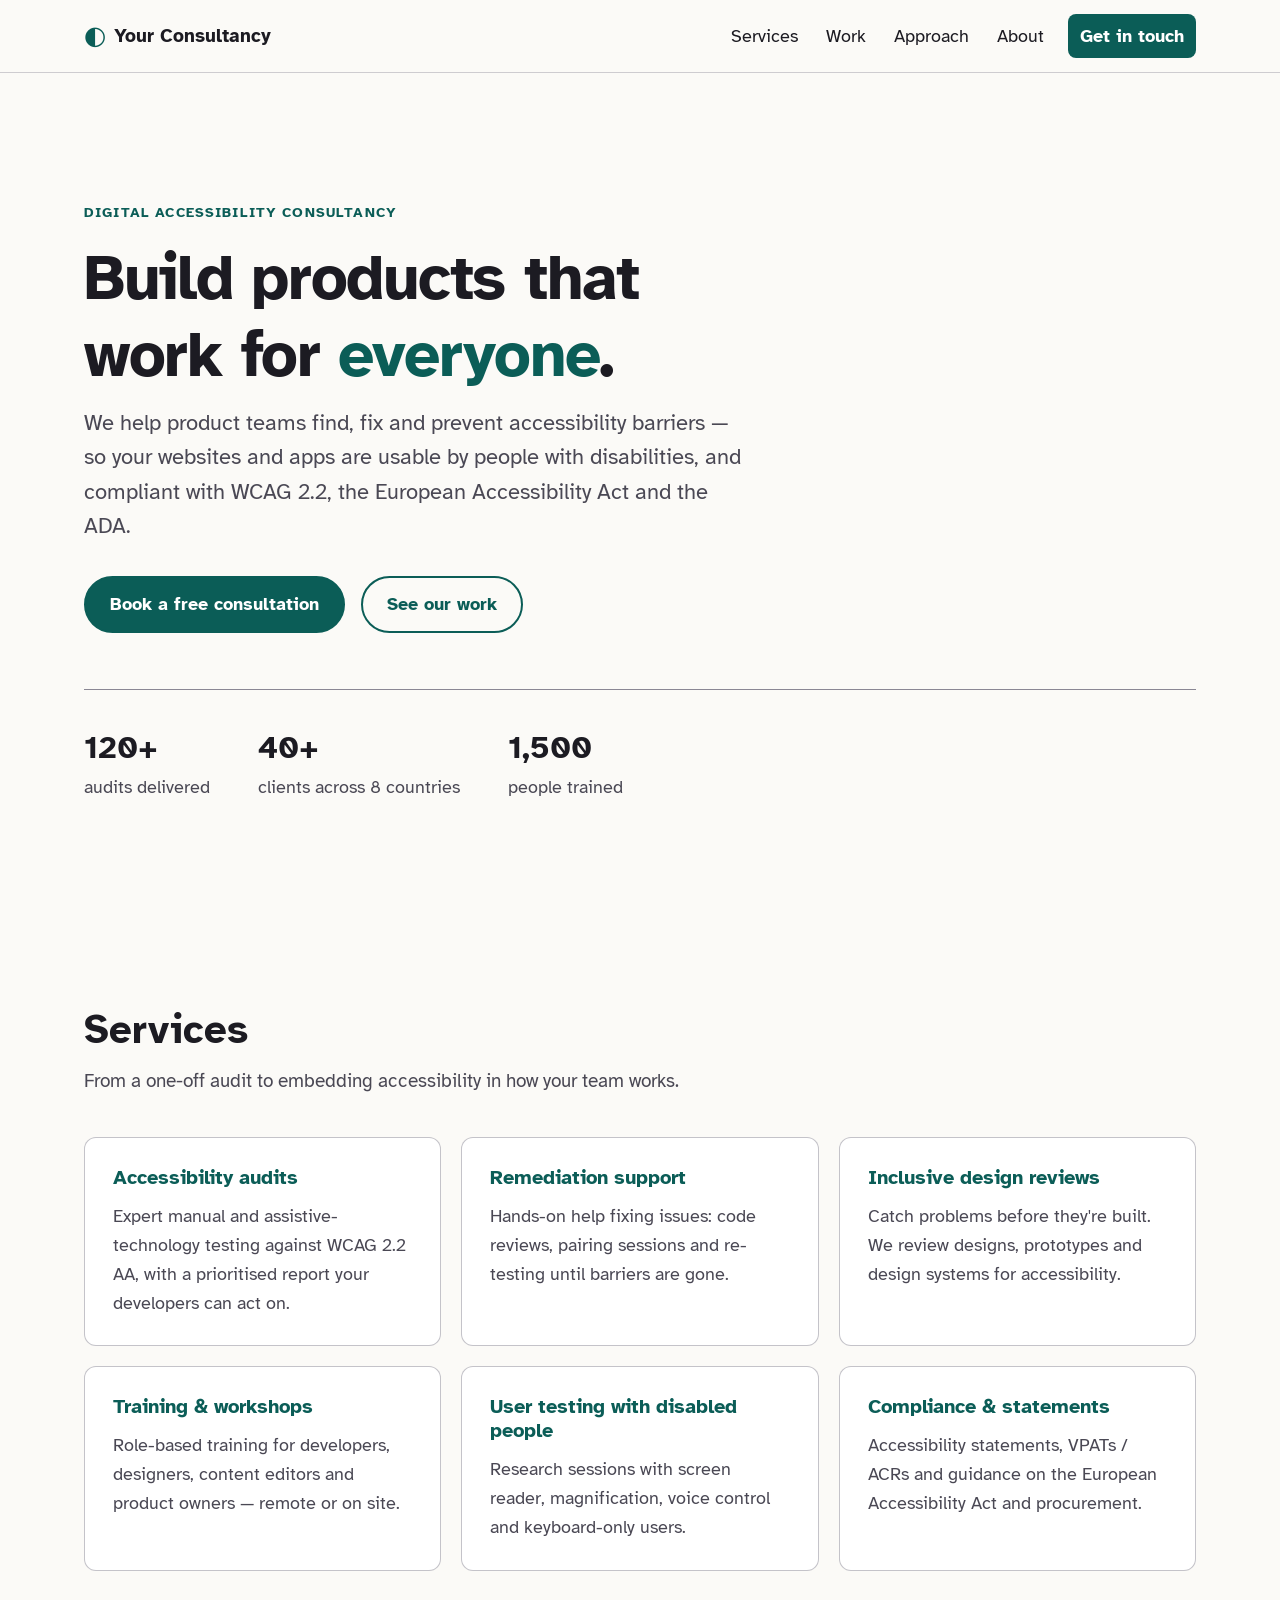
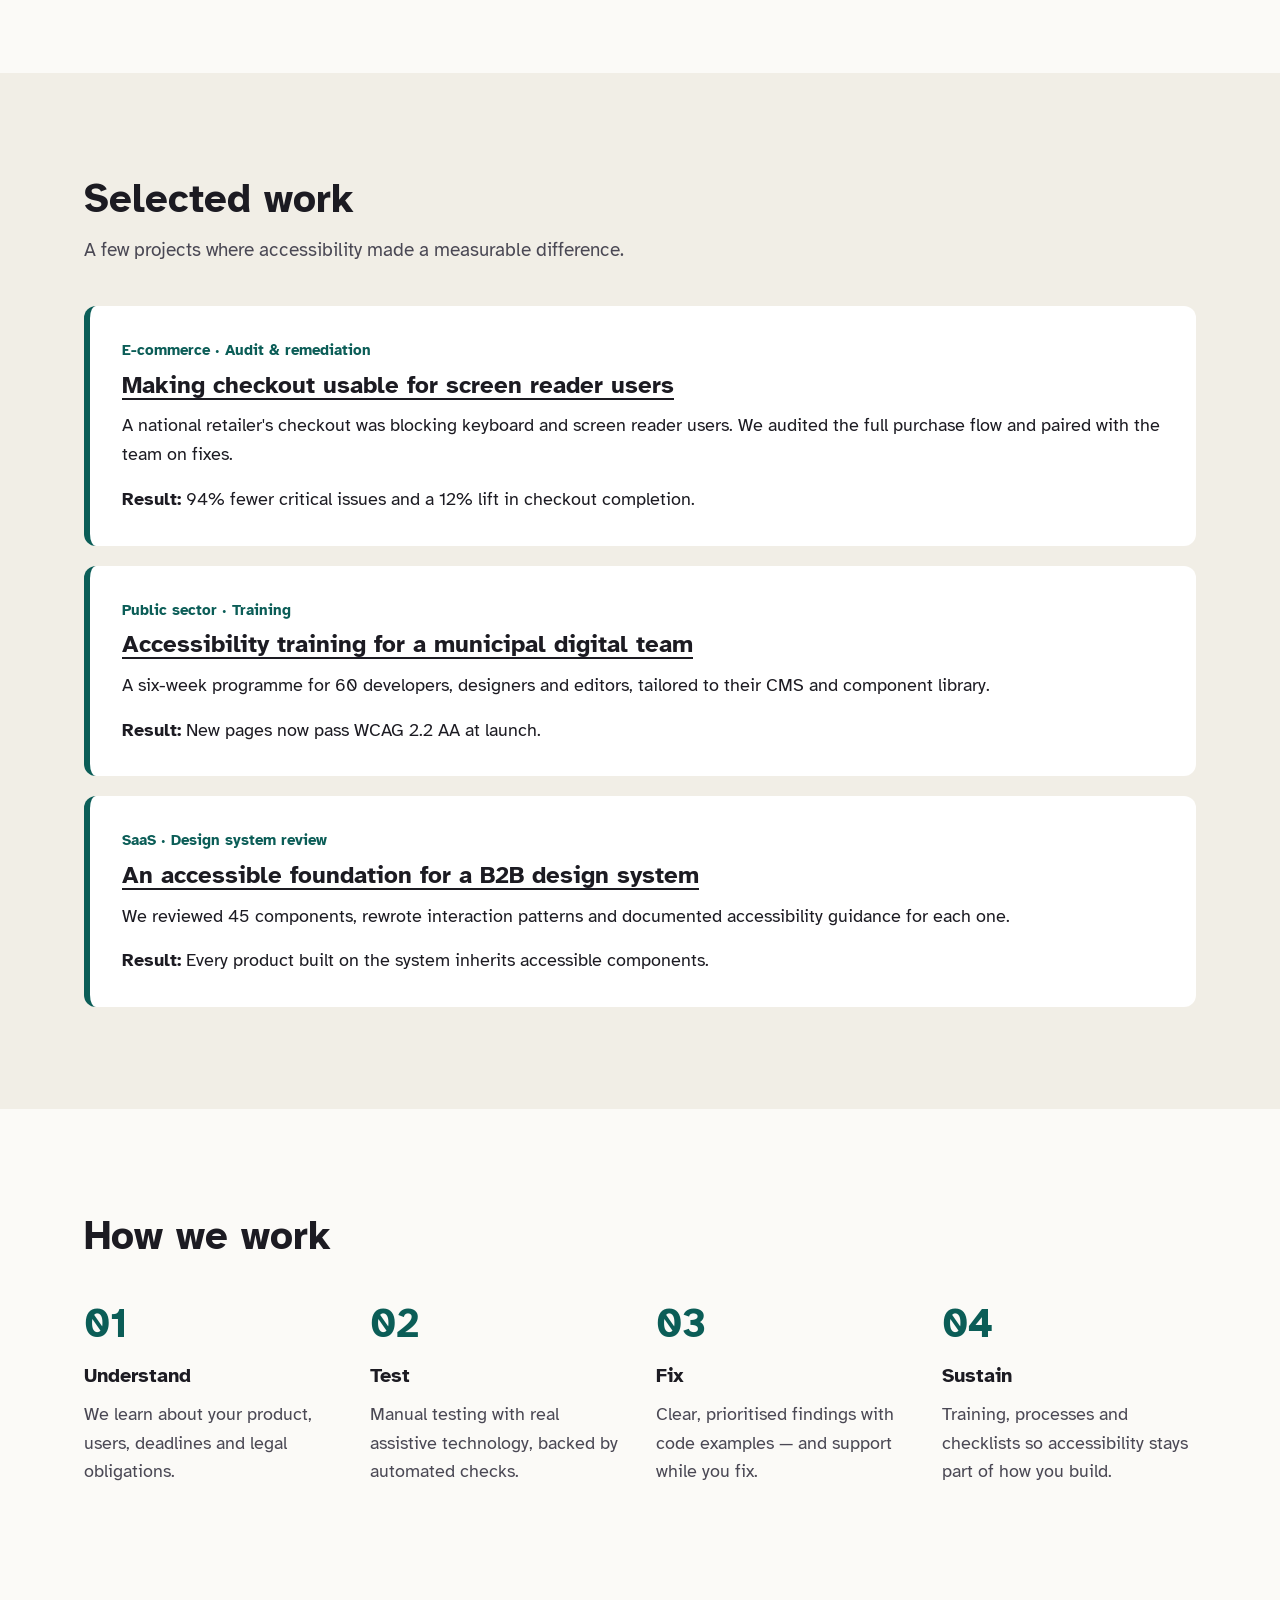
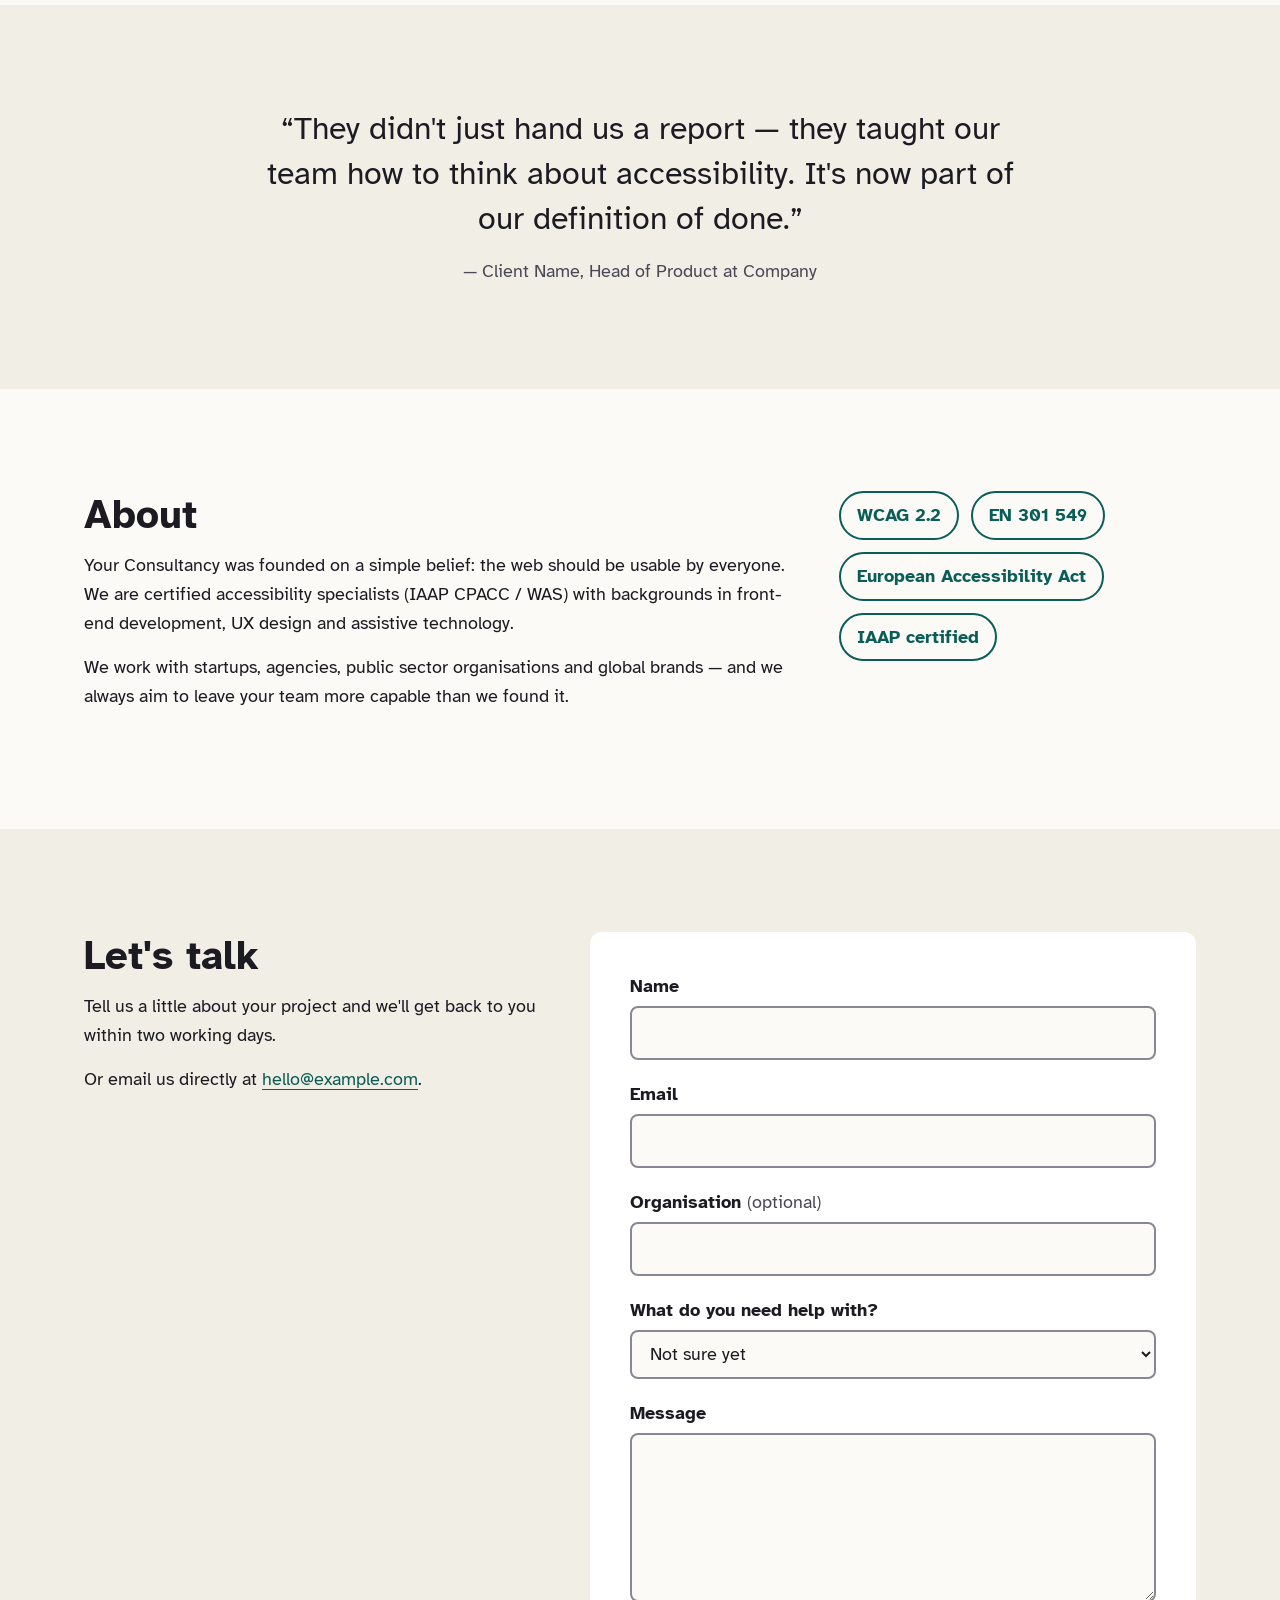
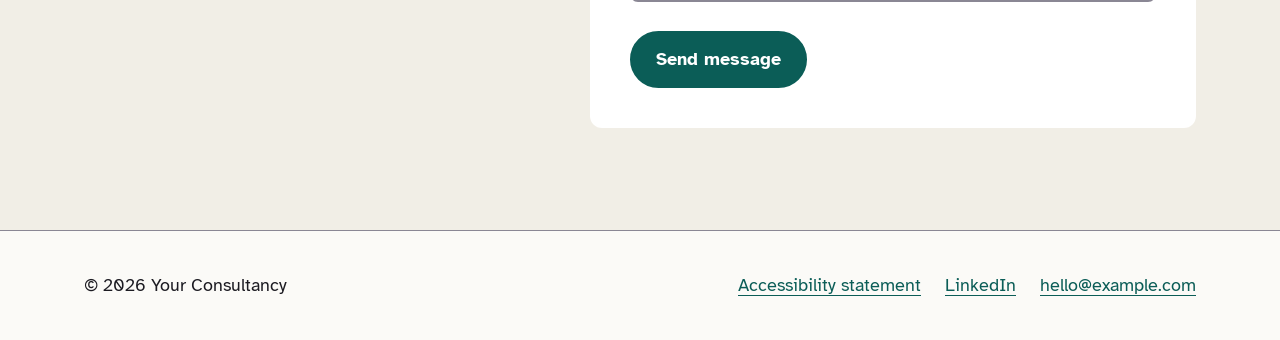
==== index.html @ 2d3e1048 "Move website files to root" ====
<!doctype html>
<html lang="en">
<head>
  <meta charset="utf-8">
  <meta name="viewport" content="width=device-width, initial-scale=1">
  <!-- TODO: replace "Your Consultancy" everywhere with your business name -->
  <title>Your Consultancy — Accessibility audits, training and inclusive design</title>
  <meta name="description" content="Accessibility consultancy helping teams build digital products that work for everyone. WCAG audits, remediation support, training and inclusive design reviews.">
  <meta name="color-scheme" content="light dark">
  <link rel="preconnect" href="https://fonts.googleapis.com">
  <link rel="preconnect" href="https://fonts.gstatic.com" crossorigin>
  <link rel="stylesheet" href="https://fonts.googleapis.com/css2?family=Atkinson+Hyperlegible:ital,wght@0,400;0,700;1,400&display=swap">
  <link rel="stylesheet" href="css/styles.css">
  <script src="js/main.js" defer></script>
</head>
<body>
  <a class="skip-link" href="#main">Skip to main content</a>

  <header class="site-header">
    <div class="container header-inner">
      <a class="logo" href="index.html" aria-label="Your Consultancy, home">
        <span class="logo-mark" aria-hidden="true">◐</span>
        <span class="logo-text">Your Consultancy</span>
      </a>
      <nav aria-label="Main">
        <button class="nav-toggle" type="button" aria-expanded="false" aria-controls="nav-list">
          <span class="nav-toggle-icon" aria-hidden="true"></span>
          Menu
        </button>
        <ul class="nav-list" id="nav-list">
          <li><a href="#services">Services</a></li>
          <li><a href="#work">Work</a></li>
          <li><a href="#approach">Approach</a></li>
          <li><a href="#about">About</a></li>
          <li><a class="nav-cta" href="#contact">Get in touch</a></li>
        </ul>
      </nav>
    </div>
  </header>

  <main id="main" tabindex="-1">
    <!-- Hero -->
    <section class="hero" aria-labelledby="hero-title">
      <div class="container">
        <p class="eyebrow">Digital accessibility consultancy</p>
        <h1 id="hero-title">Build products that work for <em>everyone</em>.</h1>
        <p class="lead">
          We help product teams find, fix and prevent accessibility barriers — so your
          websites and apps are usable by people with disabilities, and compliant with
          WCAG&nbsp;2.2, the European Accessibility Act and the ADA.
        </p>
        <div class="hero-actions">
          <a class="button button-primary" href="#contact">Book a free consultation</a>
          <a class="button button-secondary" href="#work">See our work</a>
        </div>
        <ul class="stats" aria-label="Key figures">
          <!-- TODO: replace with your real numbers -->
          <li><strong>120+</strong> audits delivered</li>
          <li><strong>40+</strong> clients across 8 countries</li>
          <li><strong>1,500</strong> people trained</li>
        </ul>
      </div>
    </section>

    <!-- Services -->
    <section id="services" class="section" aria-labelledby="services-title">
      <div class="container">
        <h2 id="services-title">Services</h2>
        <p class="section-intro">From a one-off audit to embedding accessibility in how your team works.</p>
        <!-- TODO: replace with your service list -->
        <ul class="card-grid" role="list">
          <li class="card">
            <h3>Accessibility audits</h3>
            <p>Expert manual and assistive-technology testing against WCAG 2.2 AA, with a prioritised report your developers can act on.</p>
          </li>
          <li class="card">
            <h3>Remediation support</h3>
            <p>Hands-on help fixing issues: code reviews, pairing sessions and re-testing until barriers are gone.</p>
          </li>
          <li class="card">
            <h3>Inclusive design reviews</h3>
            <p>Catch problems before they're built. We review designs, prototypes and design systems for accessibility.</p>
          </li>
          <li class="card">
            <h3>Training &amp; workshops</h3>
            <p>Role-based training for developers, designers, content editors and product owners — remote or on site.</p>
          </li>
          <li class="card">
            <h3>User testing with disabled people</h3>
            <p>Research sessions with screen reader, magnification, voice control and keyboard-only users.</p>
          </li>
          <li class="card">
            <h3>Compliance &amp; statements</h3>
            <p>Accessibility statements, VPATs / ACRs and guidance on the European Accessibility Act and procurement.</p>
          </li>
        </ul>
      </div>
    </section>

    <!-- Work / case studies -->
    <section id="work" class="section section-alt" aria-labelledby="work-title">
      <div class="container">
        <h2 id="work-title">Selected work</h2>
        <p class="section-intro">A few projects where accessibility made a measurable difference.</p>
        <!-- TODO: replace with your case studies. Duplicate work/case-study.html for each one. -->
        <ul class="case-list" role="list">
          <li class="case">
            <p class="case-meta">E-commerce · Audit &amp; remediation</p>
            <h3><a href="work/case-study.html">Making checkout usable for screen reader users</a></h3>
            <p>A national retailer's checkout was blocking keyboard and screen reader users. We audited the full purchase flow and paired with the team on fixes.</p>
            <p class="case-result"><strong>Result:</strong> 94% fewer critical issues and a 12% lift in checkout completion.</p>
          </li>
          <li class="case">
            <p class="case-meta">Public sector · Training</p>
            <h3><a href="work/case-study.html">Accessibility training for a municipal digital team</a></h3>
            <p>A six-week programme for 60 developers, designers and editors, tailored to their CMS and component library.</p>
            <p class="case-result"><strong>Result:</strong> New pages now pass WCAG 2.2 AA at launch.</p>
          </li>
          <li class="case">
            <p class="case-meta">SaaS · Design system review</p>
            <h3><a href="work/case-study.html">An accessible foundation for a B2B design system</a></h3>
            <p>We reviewed 45 components, rewrote interaction patterns and documented accessibility guidance for each one.</p>
            <p class="case-result"><strong>Result:</strong> Every product built on the system inherits accessible components.</p>
          </li>
        </ul>
      </div>
    </section>

    <!-- Approach -->
    <section id="approach" class="section" aria-labelledby="approach-title">
      <div class="container">
        <h2 id="approach-title">How we work</h2>
        <ol class="steps">
          <li>
            <h3>Understand</h3>
            <p>We learn about your product, users, deadlines and legal obligations.</p>
          </li>
          <li>
            <h3>Test</h3>
            <p>Manual testing with real assistive technology, backed by automated checks.</p>
          </li>
          <li>
            <h3>Fix</h3>
            <p>Clear, prioritised findings with code examples — and support while you fix.</p>
          </li>
          <li>
            <h3>Sustain</h3>
            <p>Training, processes and checklists so accessibility stays part of how you build.</p>
          </li>
        </ol>
      </div>
    </section>

    <!-- Testimonial -->
    <section class="section section-alt" aria-labelledby="testimonial-title">
      <div class="container">
        <h2 id="testimonial-title" class="visually-hidden">What clients say</h2>
        <!-- TODO: replace with a real client quote (with permission) -->
        <figure class="quote">
          <blockquote>
            <p>“They didn't just hand us a report — they taught our team how to think about accessibility. It's now part of our definition of done.”</p>
          </blockquote>
          <figcaption>— Client Name, Head of Product at Company</figcaption>
        </figure>
      </div>
    </section>

    <!-- About -->
    <section id="about" class="section" aria-labelledby="about-title">
      <div class="container about">
        <div>
          <h2 id="about-title">About</h2>
          <!-- TODO: write your own story -->
          <p>Your Consultancy was founded on a simple belief: the web should be usable by everyone. We are certified accessibility specialists (IAAP CPACC / WAS) with backgrounds in front-end development, UX design and assistive technology.</p>
          <p>We work with startups, agencies, public sector organisations and global brands — and we always aim to leave your team more capable than we found it.</p>
        </div>
        <ul class="badges" aria-label="Certifications and standards">
          <li>WCAG 2.2</li>
          <li>EN 301 549</li>
          <li>European Accessibility Act</li>
          <li>IAAP certified</li>
        </ul>
      </div>
    </section>

    <!-- Contact -->
    <section id="contact" class="section section-contact" aria-labelledby="contact-title">
      <div class="container contact">
        <div>
          <h2 id="contact-title">Let's talk</h2>
          <p>Tell us a little about your project and we'll get back to you within two working days.</p>
          <!-- TODO: your real contact details -->
          <p>Or email us directly at <a href="mailto:hello@example.com">hello@example.com</a>.</p>
        </div>

        <!-- TODO: set action to your form endpoint (e.g. Formspree, Netlify Forms) -->
        <form class="contact-form" action="https://formspree.io/f/your-form-id" method="post" novalidate>
          <div class="error-summary" role="alert" tabindex="-1" hidden>
            <h3>There is a problem</h3>
            <ul></ul>
          </div>

          <div class="field">
            <label for="name">Name</label>
            <input id="name" name="name" type="text" autocomplete="name" required>
          </div>
          <div class="field">
            <label for="email">Email</label>
            <input id="email" name="email" type="email" autocomplete="email" required>
          </div>
          <div class="field">
            <label for="company">Organisation <span class="optional">(optional)</span></label>
            <input id="company" name="company" type="text" autocomplete="organization">
          </div>
          <div class="field">
            <label for="service">What do you need help with?</label>
            <select id="service" name="service">
              <option>Not sure yet</option>
              <option>Accessibility audit</option>
              <option>Remediation support</option>
              <option>Design review</option>
              <option>Training</option>
              <option>User testing</option>
              <option>Compliance / VPAT</option>
            </select>
          </div>
          <div class="field">
            <label for="message">Message</label>
            <textarea id="message" name="message" rows="5" required></textarea>
          </div>
          <button class="button button-primary" type="submit">Send message</button>
          <p class="form-status" role="status" aria-live="polite"></p>
        </form>
      </div>
    </section>
  </main>

  <footer class="site-footer">
    <div class="container footer-inner">
      <p>© <span data-year>2026</span> Your Consultancy</p>
      <ul>
        <li><a href="accessibility.html">Accessibility statement</a></li>
        <li><a href="https://www.linkedin.com/">LinkedIn</a></li>
        <li><a href="mailto:hello@example.com">hello@example.com</a></li>
      </ul>
    </div>
  </footer>
</body>
</html>
---- css/styles.css ----
/* ==========================================================================
   Tokens — all colour pairs meet WCAG 2.2 AA (most meet AAA)
   ========================================================================== */
:root {
  --bg: #fbfaf7;
  --bg-alt: #f1eee6;
  --surface: #ffffff;
  --text: #1c1b22;
  --text-muted: #4a4854;
  --accent: #0b5d57;       /* 7.4:1 on --bg */
  --accent-strong: #08433f;
  --on-accent: #ffffff;
  --border: #8a8794;       /* 3.5:1 for UI boundaries */
  --focus: #ffbf47;
  --focus-outline: #1c1b22;
  --error: #b3261e;

  --font: "Atkinson Hyperlegible", system-ui, -apple-system, "Segoe UI", Roboto, sans-serif;
  --radius: 0.75rem;
  --max: 72rem;
  --space: clamp(4rem, 8vw, 7rem);
}

@media (prefers-color-scheme: dark) {
  :root {
    --bg: #15141a;
    --bg-alt: #1e1c25;
    --surface: #24222c;
    --text: #f3f1ec;
    --text-muted: #c4c1cc;
    --accent: #6fd6cb;
    --accent-strong: #9be6de;
    --on-accent: #0d1f1d;
    --border: #8a8794;
    --focus-outline: #ffbf47;
    --error: #ffb4ab;
  }
}

/* ==========================================================================
   Base
   ========================================================================== */
*, *::before, *::after { box-sizing: border-box; }

html {
  scroll-behavior: smooth;
  scroll-padding-top: 5rem;
  -webkit-text-size-adjust: 100%;
}

@media (prefers-reduced-motion: reduce) {
  html { scroll-behavior: auto; }
  *, *::before, *::after {
    animation-duration: 0.01ms !important;
    transition-duration: 0.01ms !important;
  }
}

body {
  margin: 0;
  font-family: var(--font);
  font-size: 1.125rem;
  line-height: 1.6;
  color: var(--text);
  background: var(--bg);
}

h1, h2, h3 { line-height: 1.2; margin: 0 0 0.75rem; }
h1 { font-size: clamp(2.25rem, 6vw, 4rem); letter-spacing: -0.02em; }
h2 { font-size: clamp(1.75rem, 4vw, 2.5rem); }
h3 { font-size: 1.25rem; }
p  { margin: 0 0 1rem; }

a { color: var(--accent); text-underline-offset: 0.2em; text-decoration-thickness: 0.08em; }
a:hover { color: var(--accent-strong); text-decoration-thickness: 0.15em; }

/* Highly visible focus indicator for keyboard users (WCAG 2.4.7 / 2.4.13) */
:focus-visible {
  outline: 3px solid var(--focus-outline);
  outline-offset: 3px;
  box-shadow: 0 0 0 6px var(--focus);
  border-radius: 2px;
}

main:focus { outline: none; }

.container {
  width: 100%;
  max-width: var(--max);
  margin-inline: auto;
  padding-inline: 1.25rem;
}

.visually-hidden {
  position: absolute !important;
  width: 1px; height: 1px;
  padding: 0; margin: -1px;
  overflow: hidden;
  clip: rect(0 0 0 0);
  white-space: nowrap;
  border: 0;
}

.skip-link {
  position: absolute;
  left: 1rem;
  top: -100%;
  z-index: 100;
  padding: 0.75rem 1.25rem;
  background: var(--text);
  color: var(--bg);
  font-weight: 700;
  border-radius: 0 0 var(--radius) var(--radius);
}
.skip-link:focus { top: 0; color: var(--bg); }

/* ==========================================================================
   Header & navigation
   ========================================================================== */
.site-header {
  position: sticky;
  top: 0;
  z-index: 50;
  background: color-mix(in srgb, var(--bg) 92%, transparent);
  backdrop-filter: blur(8px);
  border-bottom: 1px solid color-mix(in srgb, var(--border) 40%, transparent);
}

.header-inner {
  display: flex;
  align-items: center;
  justify-content: space-between;
  gap: 1rem;
  min-height: 4.5rem;
}

.logo {
  display: inline-flex;
  align-items: center;
  gap: 0.5rem;
  font-weight: 700;
  font-size: 1.2rem;
  color: var(--text);
  text-decoration: none;
}
.logo-mark { color: var(--accent); font-size: 1.6rem; line-height: 1; }

.nav-list {
  display: flex;
  align-items: center;
  gap: 0.25rem;
  list-style: none;
  margin: 0;
  padding: 0;
}

.nav-list a {
  display: block;
  padding: 0.5rem 0.75rem;
  color: var(--text);
  text-decoration: none;
  border-radius: 0.5rem;
}
.nav-list a:hover { background: var(--bg-alt); color: var(--text); }

.nav-list .nav-cta {
  background: var(--accent);
  color: var(--on-accent);
  font-weight: 700;
  margin-left: 0.5rem;
}
.nav-list .nav-cta:hover { background: var(--accent-strong); color: var(--on-accent); }

.nav-toggle { display: none; }

@media (max-width: 47.99rem) {
  /* Without JS the toggle stays hidden and the menu stays open */
  .js .nav-toggle {
    display: inline-flex;
    align-items: center;
    gap: 0.5rem;
    min-height: 2.75rem;
    padding: 0.5rem 1rem;
    font: inherit;
    font-weight: 700;
    color: var(--text);
    background: transparent;
    border: 2px solid var(--border);
    border-radius: 0.5rem;
    cursor: pointer;
  }

  .nav-toggle-icon,
  .nav-toggle-icon::before,
  .nav-toggle-icon::after {
    display: block;
    width: 1.1rem;
    height: 2px;
    background: currentColor;
    position: relative;
  }
  .nav-toggle-icon::before,
  .nav-toggle-icon::after { content: ""; position: absolute; }
  .nav-toggle-icon::before { top: -6px; }
  .nav-toggle-icon::after  { top: 6px; }

  /* Only collapse the menu when JS is available to open it */
  .js .nav-list { display: none; }
  .js .nav-toggle[aria-expanded="true"] + .nav-list { display: flex; }

  .nav-list {
    position: absolute;
    top: 100%;
    left: 0;
    right: 0;
    flex-direction: column;
    align-items: stretch;
    padding: 0.75rem 1.25rem 1.25rem;
    background: var(--bg);
    border-bottom: 1px solid var(--border);
  }
  .nav-list a { padding: 0.75rem; }
  .nav-list .nav-cta { margin: 0.5rem 0 0; text-align: center; }
}

/* ==========================================================================
   Buttons
   ========================================================================== */
.button {
  display: inline-flex;
  align-items: center;
  justify-content: center;
  min-height: 3rem;
  padding: 0.75rem 1.5rem;
  font: inherit;
  font-weight: 700;
  text-decoration: none;
  border: 2px solid var(--accent);
  border-radius: 999px;
  cursor: pointer;
  transition: background-color 0.15s, color 0.15s;
}
.button-primary { background: var(--accent); color: var(--on-accent); }
.button-primary:hover { background: var(--accent-strong); border-color: var(--accent-strong); color: var(--on-accent); }
.button-secondary { background: transparent; color: var(--accent); }
.button-secondary:hover { background: var(--accent); color: var(--on-accent); }

/* ==========================================================================
   Sections
   ========================================================================== */
.section { padding-block: var(--space); }
.section-alt { background: var(--bg-alt); }
.section-intro { color: var(--text-muted); font-size: 1.2rem; max-width: 40rem; margin-bottom: 2.5rem; }

.eyebrow {
  font-weight: 700;
  text-transform: uppercase;
  letter-spacing: 0.08em;
  font-size: 0.9rem;
  color: var(--accent);
}

/* Hero */
.hero { padding-block: clamp(4rem, 10vw, 8rem) var(--space); }
.hero h1 { max-width: 16ch; }
.hero h1 em { font-style: normal; color: var(--accent); }
.lead { font-size: clamp(1.15rem, 2vw, 1.35rem); color: var(--text-muted); max-width: 42rem; }
.hero-actions { display: flex; flex-wrap: wrap; gap: 1rem; margin-block: 2rem 3.5rem; }

.stats {
  display: flex;
  flex-wrap: wrap;
  gap: 1rem 3rem;
  list-style: none;
  margin: 0;
  padding: 2rem 0 0;
  border-top: 1px solid var(--border);
  color: var(--text-muted);
}
.stats strong { display: block; font-size: 2rem; color: var(--text); }

/* Cards */
.card-grid {
  display: grid;
  grid-template-columns: repeat(auto-fill, minmax(min(100%, 18rem), 1fr));
  gap: 1.25rem;
  list-style: none;
  margin: 0;
  padding: 0;
}
.card {
  padding: 1.75rem;
  background: var(--surface);
  border: 1px solid color-mix(in srgb, var(--border) 50%, transparent);
  border-radius: var(--radius);
}
.card h3 { color: var(--accent); }
.card p:last-child { margin: 0; color: var(--text-muted); }

/* Case studies */
.case-list { display: grid; gap: 1.25rem; list-style: none; margin: 0; padding: 0; }
.case {
  position: relative;
  padding: 2rem;
  background: var(--surface);
  border-radius: var(--radius);
  border-left: 6px solid var(--accent);
}
.case:hover { box-shadow: 0 6px 24px rgb(0 0 0 / 0.08); }
.case h3 { font-size: 1.5rem; }
.case h3 a { color: var(--text); }
.case h3 a:hover { color: var(--accent); }
/* Whole card clickable, while keeping a single link in the accessibility tree */
.case h3 a::after { content: ""; position: absolute; inset: 0; }
.case-meta { font-size: 0.95rem; font-weight: 700; color: var(--accent); margin-bottom: 0.5rem; }
.case-result { margin: 0; }

/* Steps */
.steps {
  display: grid;
  grid-template-columns: repeat(auto-fit, minmax(min(100%, 14rem), 1fr));
  gap: 2rem;
  list-style: none;
  counter-reset: step;
  margin: 2rem 0 0;
  padding: 0;
}
.steps li { counter-increment: step; }
.steps li::before {
  content: counter(step, decimal-leading-zero);
  display: block;
  font-size: 2.5rem;
  font-weight: 700;
  color: var(--accent);
  margin-bottom: 0.5rem;
}
.steps p { color: var(--text-muted); }

/* Quote */
.quote { margin: 0 auto; max-width: 48rem; text-align: center; }
.quote blockquote { margin: 0; }
.quote blockquote p { font-size: clamp(1.4rem, 3vw, 2rem); line-height: 1.4; }
.quote figcaption { color: var(--text-muted); }

/* About */
.about { display: grid; gap: 2.5rem; align-items: start; }
@media (min-width: 48rem) { .about { grid-template-columns: 2fr 1fr; } }
.badges { display: flex; flex-wrap: wrap; gap: 0.75rem; list-style: none; margin: 0; padding: 0; }
.badges li {
  padding: 0.5rem 1rem;
  border: 2px solid var(--accent);
  border-radius: 999px;
  font-weight: 700;
  color: var(--accent);
}

/* ==========================================================================
   Contact form
   ========================================================================== */
.section-contact { background: var(--bg-alt); }
.contact { display: grid; gap: 2.5rem; }
@media (min-width: 56rem) { .contact { grid-template-columns: 1fr 1.3fr; } }

.contact-form {
  padding: clamp(1.5rem, 4vw, 2.5rem);
  background: var(--surface);
  border-radius: var(--radius);
}

.field { margin-bottom: 1.25rem; }
.field label { display: block; font-weight: 700; margin-bottom: 0.35rem; }
.optional { font-weight: 400; color: var(--text-muted); }

input, select, textarea {
  width: 100%;
  min-height: 3rem;
  padding: 0.65rem 0.85rem;
  font: inherit;
  color: var(--text);
  background: var(--bg);
  border: 2px solid var(--border);
  border-radius: 0.5rem;
}
textarea { resize: vertical; }

[aria-invalid="true"] { border-color: var(--error); border-width: 3px; }

.field-error {
  display: block;
  margin-top: 0.35rem;
  color: var(--error);
  font-weight: 700;
}
.field-error::before { content: "⚠ "; }

.error-summary {
  margin-bottom: 1.5rem;
  padding: 1.25rem;
  border: 3px solid var(--error);
  border-radius: 0.5rem;
}
.error-summary h3 { color: var(--error); }
.error-summary ul { margin: 0; padding-left: 1.25rem; }
.error-summary a { color: var(--error); font-weight: 700; }

.form-status { margin: 1rem 0 0; font-weight: 700; }
.form-status:empty { display: none; }

/* ==========================================================================
   Footer
   ========================================================================== */
.site-footer { padding-block: 2.5rem; border-top: 1px solid var(--border); }
.footer-inner {
  display: flex;
  flex-wrap: wrap;
  justify-content: space-between;
  align-items: center;
  gap: 1rem;
}
.footer-inner p { margin: 0; }
.footer-inner ul { display: flex; flex-wrap: wrap; gap: 1.5rem; list-style: none; margin: 0; padding: 0; }

/* ==========================================================================
   Sub-pages (case study, accessibility statement)
   ========================================================================== */
.page { padding-block: clamp(3rem, 8vw, 6rem); }
.prose { max-width: 44rem; }
.prose h2 { margin-top: 3rem; font-size: 1.75rem; }
.prose ul, .prose ol { padding-left: 1.25rem; }
.prose li { margin-bottom: 0.5rem; }
.breadcrumb ol { display: flex; flex-wrap: wrap; gap: 0.5rem; list-style: none; margin: 0 0 2rem; padding: 0; }
.breadcrumb li + li::before { content: "/"; margin-right: 0.5rem; color: var(--text-muted); }

.facts {
  display: grid;
  grid-template-columns: repeat(auto-fit, minmax(min(100%, 12rem), 1fr));
  gap: 1rem;
  margin: 2rem 0;
  padding: 1.5rem;
  background: var(--bg-alt);
  border-radius: var(--radius);
}
.facts dt { font-weight: 700; color: var(--text-muted); font-size: 0.95rem; }
.facts dd { margin: 0; font-size: 1.15rem; }

/* Windows High Contrast / forced colours */
@media (forced-colors: active) {
  .button, .nav-cta, .badges li, .case { border: 2px solid ButtonText; }
  :focus-visible { outline: 3px solid Highlight; box-shadow: none; }
}
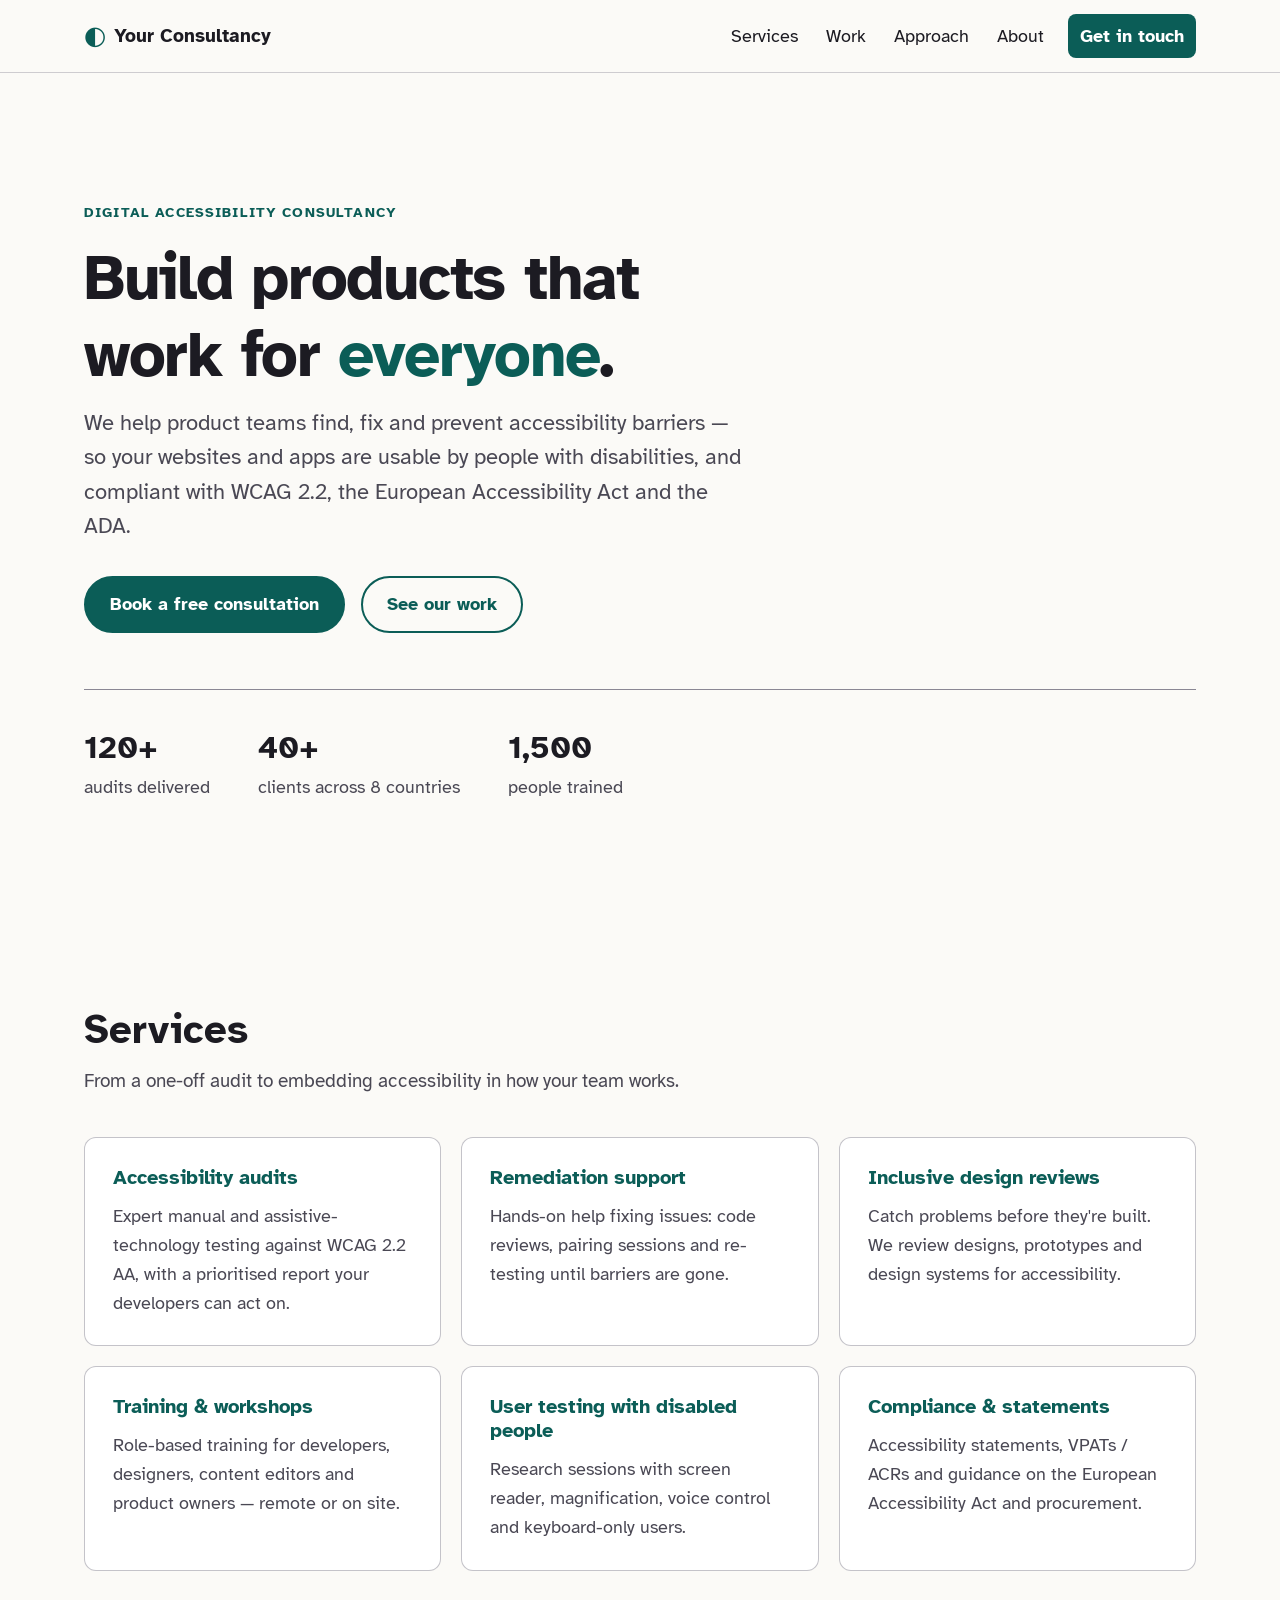
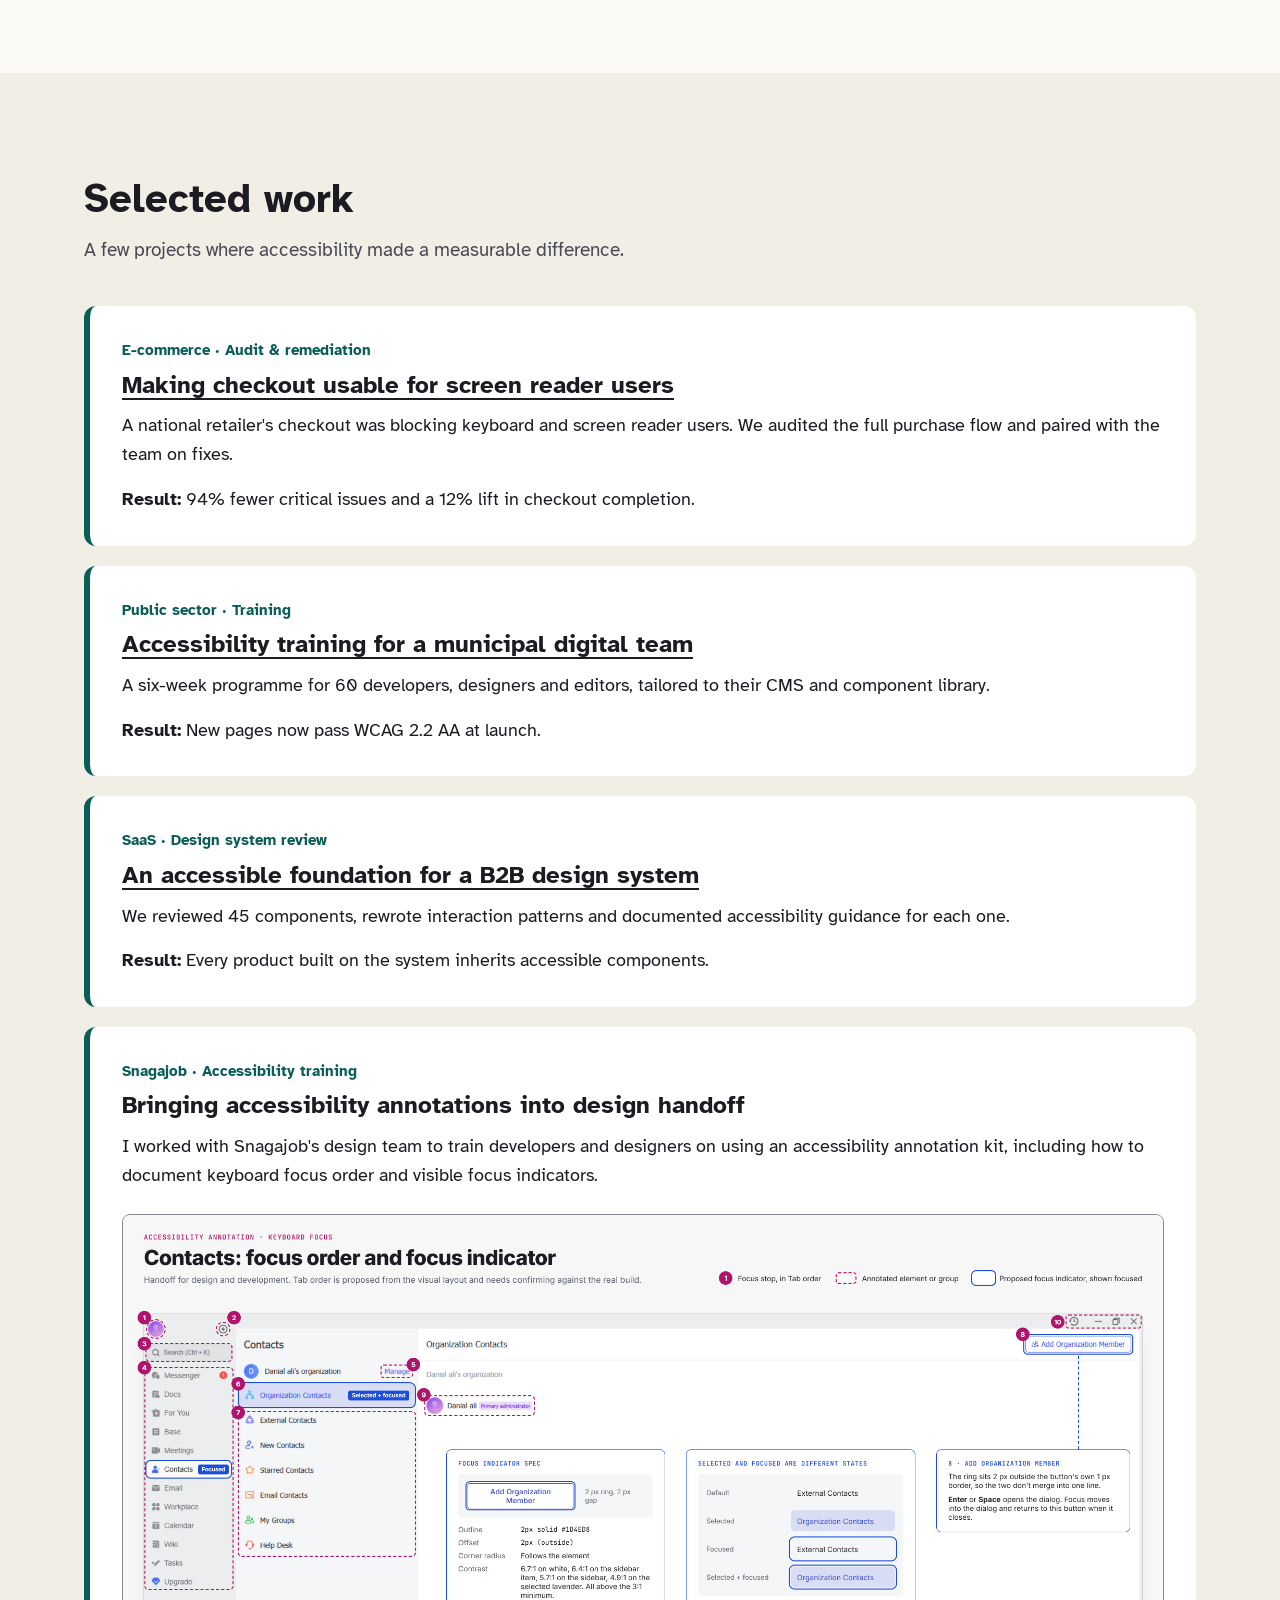
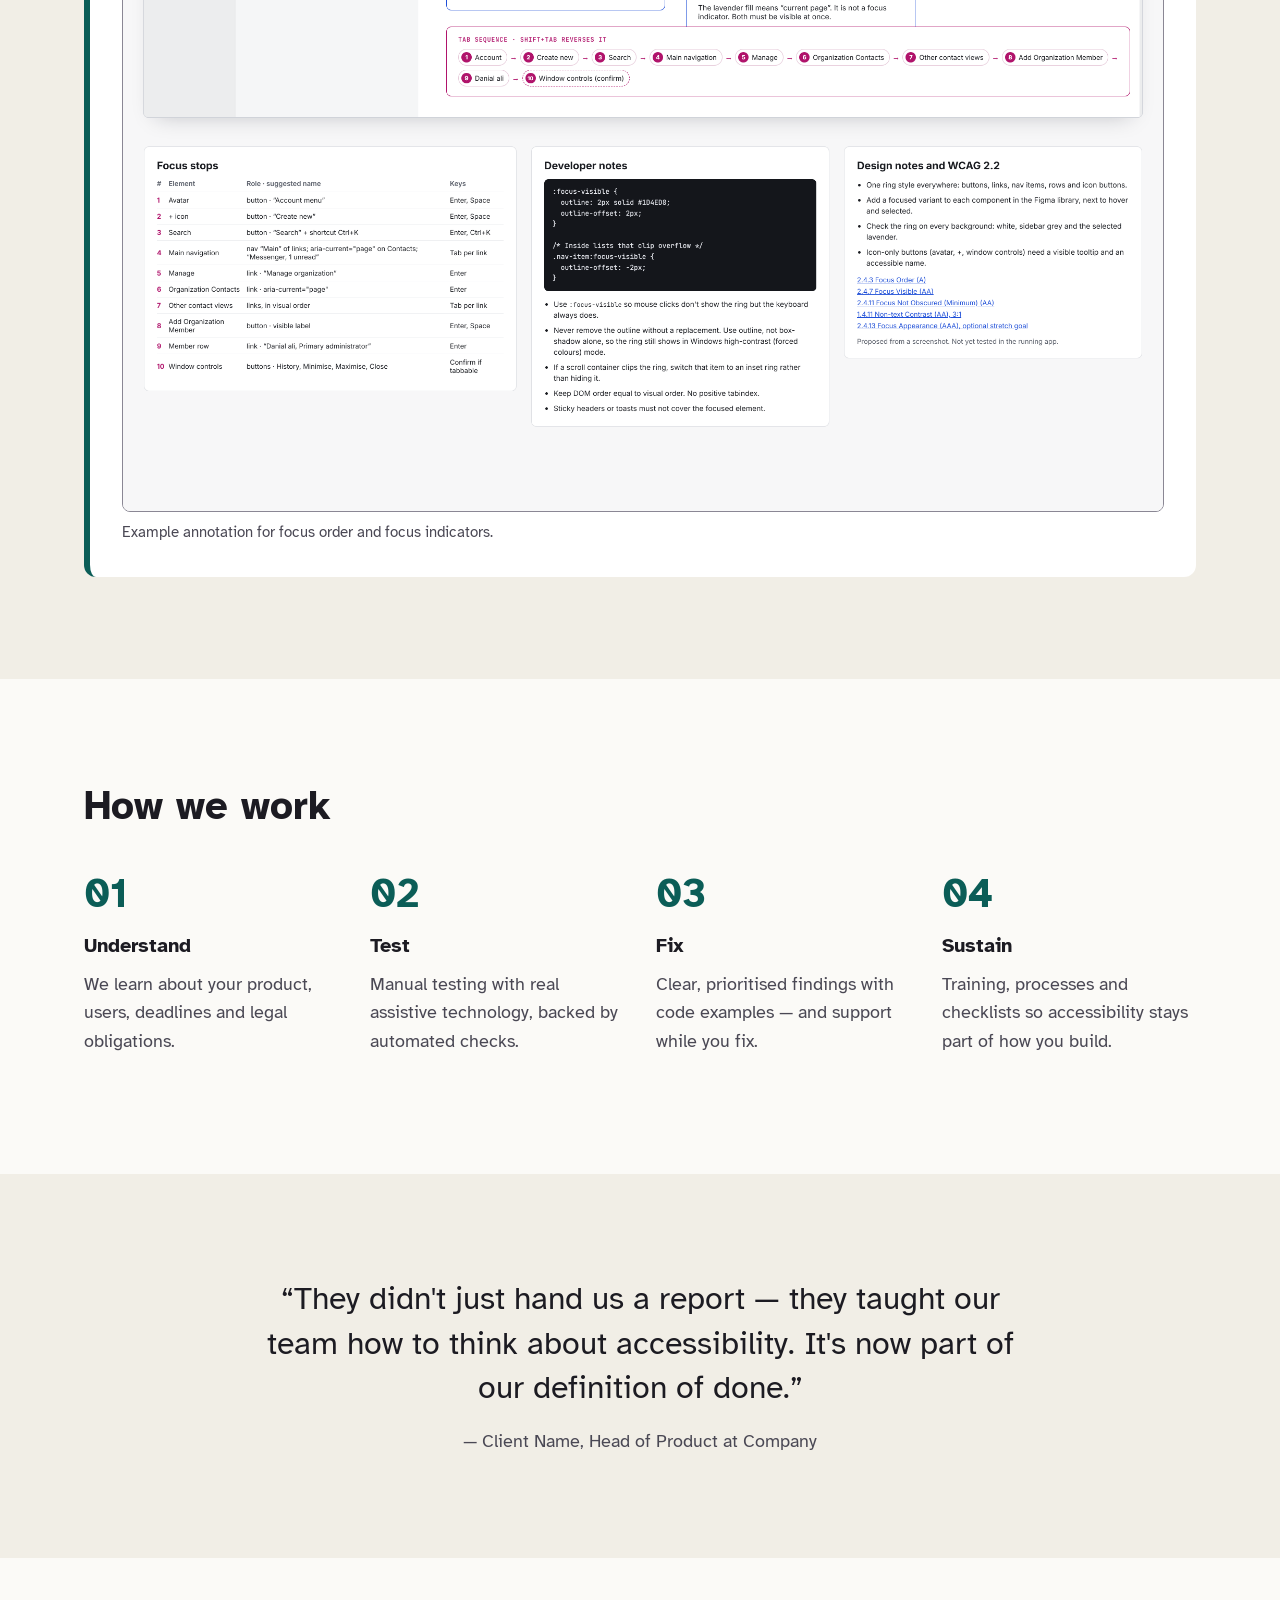
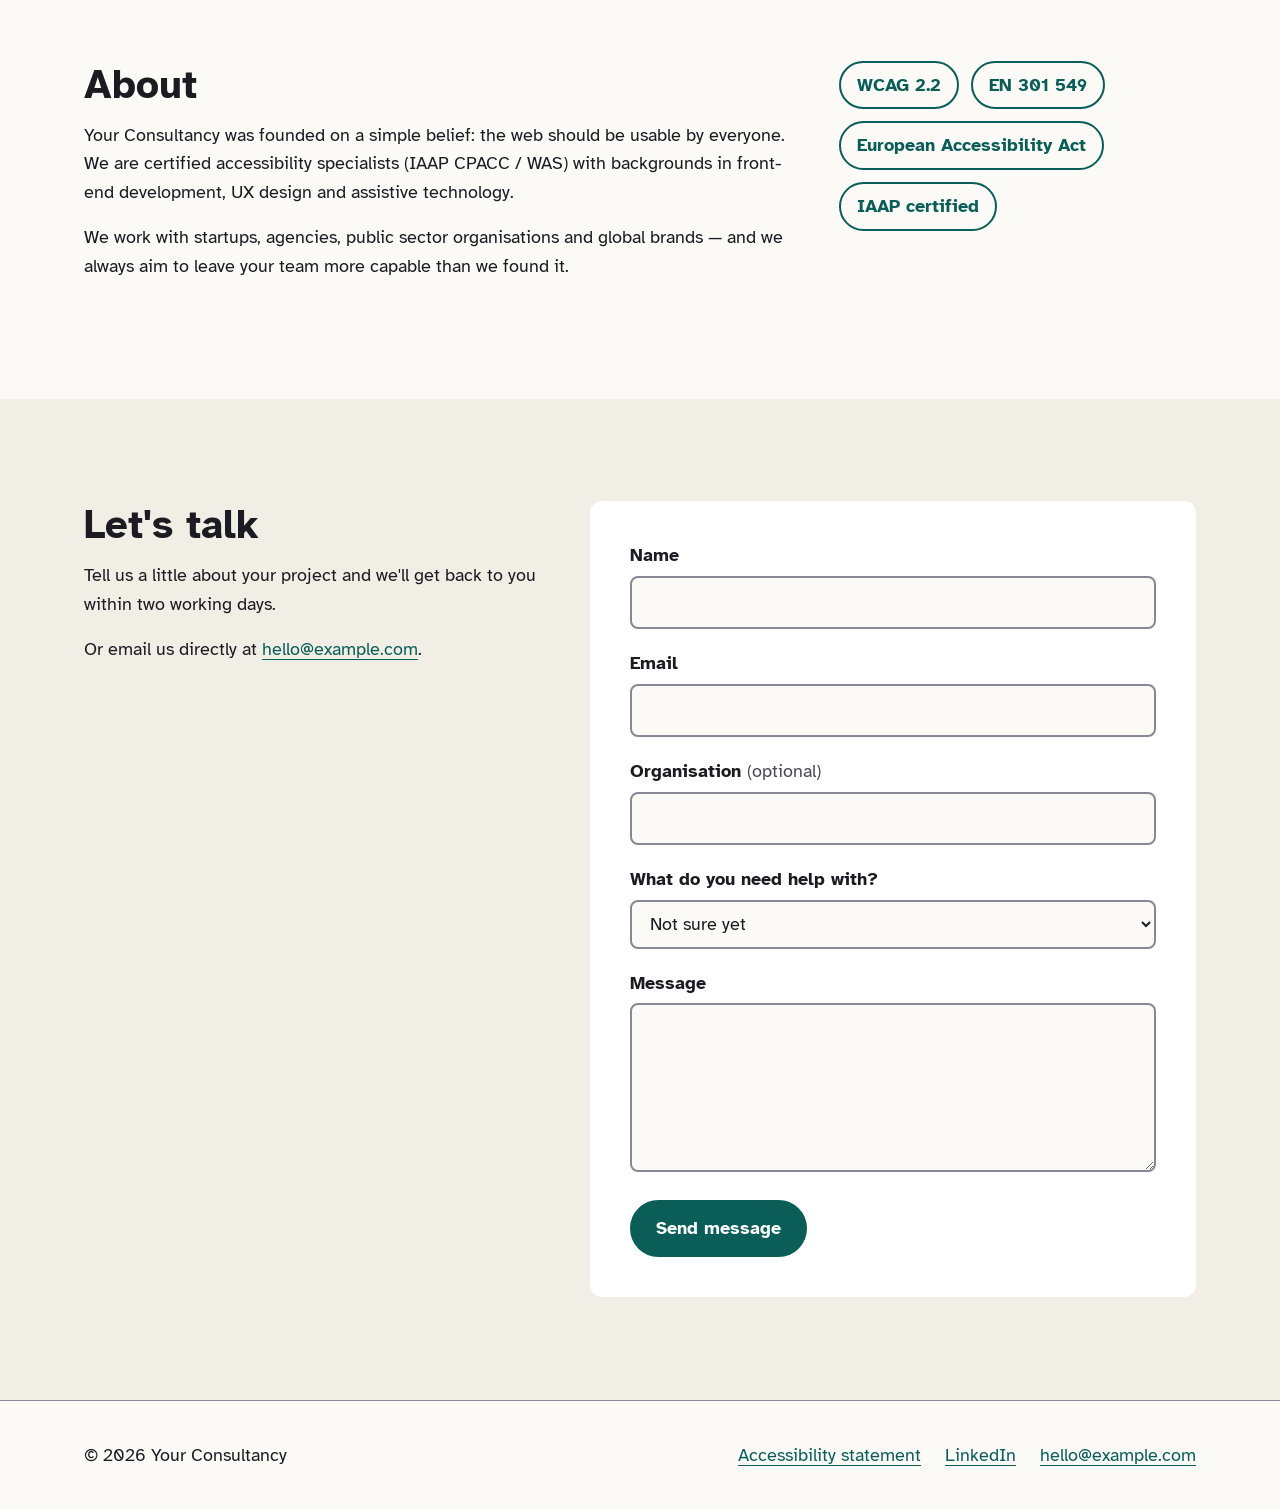
==== commit c655779f: "Snag" ====
--- a/index.html
+++ b/index.html
@@ -122,6 +122,15 @@
             <p>We reviewed 45 components, rewrote interaction patterns and documented accessibility guidance for each one.</p>
             <p class="case-result"><strong>Result:</strong> Every product built on the system inherits accessible components.</p>
           </li>
+          <li class="case">
+            <p class="case-meta">Snagajob · Accessibility training</p>
+            <h3>Bringing accessibility annotations into design handoff</h3>
+            <p>I worked with Snagajob's design team to train developers and designers on using an accessibility annotation kit, including how to document keyboard focus order and visible focus indicators.</p>
+            <figure class="case-image">
+              <img src="assets/snagajob-focus-annotation.png" alt="Annotated Contacts screen showing keyboard focus order and focus indicator guidance">
+              <figcaption>Example annotation for focus order and focus indicators.</figcaption>
+            </figure>
+          </li>
         </ul>
       </div>
     </section>
--- a/css/styles.css
+++ b/css/styles.css
@@ -314,6 +314,9 @@
 .case h3 a::after { content: ""; position: absolute; inset: 0; }
 .case-meta { font-size: 0.95rem; font-weight: 700; color: var(--accent); margin-bottom: 0.5rem; }
 .case-result { margin: 0; }
+.case-image { margin: 1.5rem 0 0; }
+.case-image img { display: block; width: 100%; height: auto; border: 1px solid var(--border); border-radius: 0.5rem; }
+.case-image figcaption { margin-top: 0.5rem; color: var(--text-muted); font-size: 0.95rem; }
 
 /* Steps */
 .steps {
